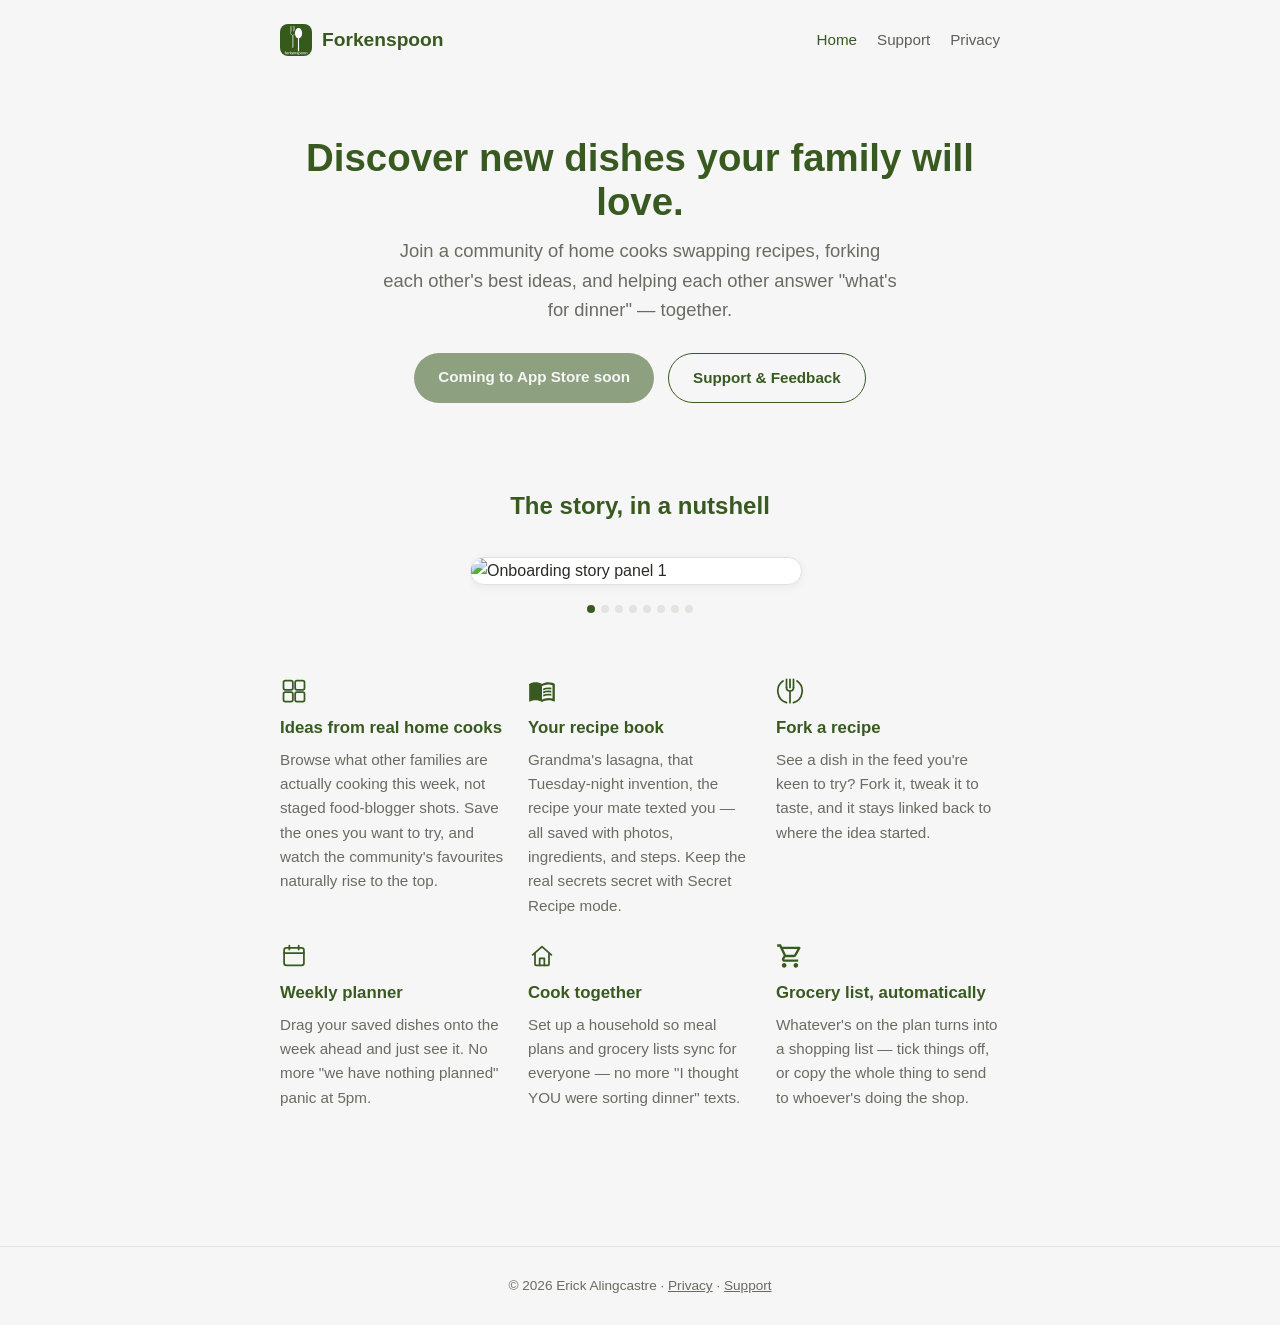
==== index.html @ c249286c "Add pagination dots to the story strip Since only one panel shows at a time, the dots are what tells" ====
<!doctype html>
<html lang="en">
<head>
<meta charset="utf-8">
<meta name="viewport" content="width=device-width, initial-scale=1">
<title>Forkenspoon — Discover new dishes your family will love</title>
<meta name="description" content="Forkenspoon is a community of home cooks sharing recipes, forking each other's ideas, and planning the week together — so 'what's for dinner' never has to be a solo problem.">
<link rel="stylesheet" href="style.css">
</head>
<body>
<header>
  <a class="brand" href="/">
    <span class="brand-mark"><img src="/assets/brand/logo.png" alt="Forkenspoon logo"></span>
    Forkenspoon
  </a>
  <nav>
    <a href="/" class="active">Home</a>
    <a href="/support.html">Support</a>
    <a href="/privacy.html">Privacy</a>
  </nav>
</header>

<main>
  <section class="hero">
    <h1>Discover new dishes your family will love.</h1>
    <p class="lede">Join a community of home cooks swapping recipes, forking each other's best ideas, and helping each other answer "what's for dinner" — together.</p>
    <div class="cta-row">
      <span class="btn btn-primary btn-disabled">Coming to App Store soon</span>
      <a class="btn btn-secondary" href="/support.html">Support &amp; Feedback</a>
    </div>
  </section>

  <section class="story">
    <div class="story-header">
      <h2>The story, in a nutshell</h2>
    </div>
    <div class="story-strip">
      <img data-src="/assets/onboarding/panel-1.gif" alt="Onboarding story panel 1">
      <img data-src="/assets/onboarding/panel-2.gif" alt="Onboarding story panel 2">
      <img data-src="/assets/onboarding/panel-3.gif" alt="Onboarding story panel 3">
      <img data-src="/assets/onboarding/panel-4.gif" alt="Onboarding story panel 4">
      <img data-src="/assets/onboarding/panel-5.gif" alt="Onboarding story panel 5">
      <img data-src="/assets/onboarding/panel-6.gif" alt="Onboarding story panel 6">
      <img data-src="/assets/onboarding/panel-7.gif" alt="Onboarding story panel 7">
      <img data-src="/assets/onboarding/panel-8.gif" alt="Onboarding story panel 8">
    </div>
    <div class="story-dots" aria-hidden="true">
      <span class="story-dot"></span>
      <span class="story-dot"></span>
      <span class="story-dot"></span>
      <span class="story-dot"></span>
      <span class="story-dot"></span>
      <span class="story-dot"></span>
      <span class="story-dot"></span>
      <span class="story-dot"></span>
    </div>
  </section>

  <section class="features">
    <div class="feature">
      <span class="icon">
        <svg viewBox="0 0 24 24" fill="none" stroke="currentColor" stroke-width="1.5" stroke-linecap="round" stroke-linejoin="round">
          <rect x="3" y="3" width="8" height="8" rx="1.5"/>
          <rect x="13" y="3" width="8" height="8" rx="1.5"/>
          <rect x="3" y="13" width="8" height="8" rx="1.5"/>
          <rect x="13" y="13" width="8" height="8" rx="1.5"/>
        </svg>
      </span>
      <h3>Ideas from real home cooks</h3>
      <p>Browse what other families are actually cooking this week, not staged food-blogger shots. Save the ones you want to try, and watch the community's favourites naturally rise to the top.</p>
    </div>
    <div class="feature">
      <span class="icon">
        <svg viewBox="0 0 24 24" fill="currentColor">
          <path d="M21,5c-1.11-0.35-2.33-0.5-3.5-0.5c-1.95,0-4.05,0.4-5.5,1.5c-1.45-1.1-3.55-1.5-5.5-1.5S2.45,4.9,1,6v14.65 c0,0.25,0.25,0.5,0.5,0.5c0.1,0,0.15-0.05,0.25-0.05C3.1,20.45,5.05,20,6.5,20c1.95,0,4.05,0.4,5.5,1.5c1.35-0.85,3.8-1.5,5.5-1.5 c1.65,0,3.35,0.3,4.75,1.05c0.1,0.05,0.15,0.05,0.25,0.05c0.25,0,0.5-0.25,0.5-0.5V6C22.4,5.55,21.75,5.25,21,5z M21,18.5 c-1.1-0.35-2.3-0.5-3.5-0.5c-1.7,0-4.15,0.65-5.5,1.5V8c1.35-0.85,3.8-1.5,5.5-1.5c1.2,0,2.4,0.15,3.5,0.5V18.5z"/>
          <path d="M17.5,10.5c0.88,0,1.73,0.09,2.5,0.26V9.24C19.21,9.09,18.36,9,17.5,9c-1.7,0-3.24,0.29-4.5,0.83v1.66 C14.13,10.85,15.7,10.5,17.5,10.5z"/>
          <path d="M13,12.49v1.66c1.13-0.64,2.7-0.99,4.5-0.99c0.88,0,1.73,0.09,2.5,0.26V11.9c-0.79-0.15-1.64-0.24-2.5-0.24 C15.8,11.66,14.26,11.96,13,12.49z"/>
          <path d="M17.5,14.33c-1.7,0-3.24,0.29-4.5,0.83v1.66c1.13-0.64,2.7-0.99,4.5-0.99c0.88,0,1.73,0.09,2.5,0.26v-1.52 C19.21,14.41,18.36,14.33,17.5,14.33z"/>
        </svg>
      </span>
      <h3>Your recipe book</h3>
      <p>Grandma's lasagna, that Tuesday-night invention, the recipe your mate texted you — all saved with photos, ingredients, and steps. Keep the real secrets secret with Secret Recipe mode.</p>
    </div>
    <div class="feature">
      <span class="icon">
        <svg viewBox="0 0 24 24" fill="none" stroke="currentColor" stroke-width="1.5" stroke-linecap="round" stroke-linejoin="round">
          <path d="M9 2v7M12 2v7M15 2v7"/>
          <path d="M9 9c0 2 1.5 3 3 3s3-1 3-3"/>
          <path d="M12 12v10"/>
          <path d="M9.000 22.000A10.4403 10.4403 0 0 1 6.000 3.456"/>
          <path d="M15.000 22.000A10.4403 10.4403 0 0 0 18.000 3.456"/>
        </svg>
      </span>
      <h3>Fork a recipe</h3>
      <p>See a dish in the feed you're keen to try? Fork it, tweak it to taste, and it stays linked back to where the idea started.</p>
    </div>
    <div class="feature">
      <span class="icon">
        <svg viewBox="0 0 24 24" fill="none" stroke="currentColor" stroke-width="1.5" stroke-linecap="round" stroke-linejoin="round">
          <rect x="3.5" y="5" width="17" height="15" rx="2"/>
          <path d="M3.5 9.5h17"/>
          <path d="M8 3v3.5M16 3v3.5"/>
        </svg>
      </span>
      <h3>Weekly planner</h3>
      <p>Drag your saved dishes onto the week ahead and just see it. No more "we have nothing planned" panic at 5pm.</p>
    </div>
    <div class="feature">
      <span class="icon">
        <svg viewBox="0 0 24 24" fill="none" stroke="currentColor" stroke-width="1.5" stroke-linecap="round" stroke-linejoin="round">
          <path d="M4 11 12 4l8 7"/>
          <path d="M6 10v9a1 1 0 0 0 1 1h10a1 1 0 0 0 1-1v-9"/>
          <path d="M10 20v-6h4v6"/>
        </svg>
      </span>
      <h3>Cook together</h3>
      <p>Set up a household so meal plans and grocery lists sync for everyone — no more "I thought YOU were sorting dinner" texts.</p>
    </div>
    <div class="feature">
      <span class="icon">
        <svg viewBox="0 0 24 24" fill="currentColor">
          <path d="M15.55 13c.75 0 1.41-.41 1.75-1.03l3.58-6.49c.37-.66-.11-1.48-.87-1.48H5.21l-.94-2H1v2h2l3.6 7.59-1.35 2.44C4.52 15.37 5.48 17 7 17h12v-2H7l1.1-2h7.45zM6.16 6h12.15l-2.76 5H8.53L6.16 6zM7 18c-1.1 0-1.99.9-1.99 2S5.9 22 7 22s2-.9 2-2-.9-2-2-2zm10 0c-1.1 0-1.99.9-1.99 2s.89 2 1.99 2 2-.9 2-2-.9-2-2-2z"/>
        </svg>
      </span>
      <h3>Grocery list, automatically</h3>
      <p>Whatever's on the plan turns into a shopping list — tick things off, or copy the whole thing to send to whoever's doing the shop.</p>
    </div>
  </section>
</main>

<footer>
  &copy; 2026 Erick Alingcastre · <a href="/privacy.html">Privacy</a> · <a href="/support.html">Support</a>
</footer>

<script>
// Onboarding story panels are animated GIFs, which a plain <img> gives no
// play/pause/seek control over -- once decoded they just loop forever.
// To make each panel start from frame 1 exactly when it scrolls into
// view (and restart from frame 1 every time it re-enters after being
// scrolled away, per the product ask), each GIF is fetched once into a
// Blob and kept in memory; "restarting" it is then just re-pointing the
// <img>'s src at that same in-memory blob URL (which forces the browser
// to redecode from frame 1), never a repeat network fetch of what can be
// a many-MB file.
(function () {
  var imgs = document.querySelectorAll('.story-strip img[data-src]');
  var dots = document.querySelectorAll('.story-dot');
  if (!imgs.length || !('IntersectionObserver' in window)) return;

  function setActiveDot(index) {
    dots.forEach(function (dot, i) {
      dot.classList.toggle('active', i === index);
    });
  }
  setActiveDot(0);

  var blobUrlPromises = new WeakMap();

  function blobUrlFor(img) {
    var cached = blobUrlPromises.get(img);
    if (cached) return cached;
    var promise = fetch(img.dataset.src)
      .then(function (res) { return res.blob(); })
      .then(function (blob) { return URL.createObjectURL(blob); });
    blobUrlPromises.set(img, promise);
    return promise;
  }

  function restart(img) {
    blobUrlFor(img).then(function (url) {
      // Clearing src first (and forcing a reflow) before reassigning the
      // same blob URL is what actually makes the browser redecode from
      // frame 1 -- just reassigning the same value is a no-op.
      img.src = '';
      void img.offsetWidth;
      img.src = url;
    });
  }

  var imgList = Array.prototype.slice.call(imgs);

  var observer = new IntersectionObserver(
    function (entries) {
      entries.forEach(function (entry) {
        if (entry.isIntersecting) {
          restart(entry.target);
          setActiveDot(imgList.indexOf(entry.target));
        } else {
          entry.target.removeAttribute('src');
        }
      });
    },
    { threshold: 0.5 }
  );

  imgs.forEach(function (img) {
    observer.observe(img);
  });
})();
</script>
</body>
</html>
---- style.css ----
:root {
  --green: #385A21;
  --bg: #F6F6F6;
  --card: #ffffff;
  --text: #2b2b26;
  --muted: #6b6b62;
  --border: #e3e3e0;
  --max: 760px;
}

* { box-sizing: border-box; }

body {
  margin: 0;
  font-family: -apple-system, BlinkMacSystemFont, "Segoe UI", Roboto, sans-serif;
  background: var(--bg);
  color: var(--text);
  line-height: 1.6;
}

header {
  display: flex;
  align-items: center;
  justify-content: space-between;
  max-width: var(--max);
  margin: 0 auto;
  padding: 24px 20px 0;
}

.brand {
  display: flex;
  align-items: center;
  gap: 10px;
  font-weight: 700;
  font-size: 1.2rem;
  color: var(--green);
  text-decoration: none;
}

.brand-mark {
  width: 32px;
  height: 32px;
  border-radius: 8px;
  overflow: hidden;
  display: flex;
}

.brand-mark img {
  width: 100%;
  height: 100%;
  object-fit: cover;
}

nav {
  display: flex;
  gap: 20px;
}

nav a {
  color: var(--text);
  text-decoration: none;
  font-size: 0.95rem;
  opacity: 0.75;
}

nav a:hover, nav a.active {
  opacity: 1;
  color: var(--green);
}

main {
  max-width: var(--max);
  margin: 0 auto;
  padding: 40px 20px 80px;
}

.hero {
  text-align: center;
  padding: 40px 0 20px;
}

.hero h1 {
  font-size: 2.4rem;
  margin: 0 0 12px;
  color: var(--green);
  line-height: 1.15;
}

.hero p.lede {
  font-size: 1.15rem;
  color: var(--muted);
  max-width: 520px;
  margin: 0 auto 28px;
}

.cta-row {
  display: flex;
  gap: 14px;
  justify-content: center;
  flex-wrap: wrap;
}

.btn {
  display: inline-block;
  padding: 12px 24px;
  border-radius: 999px;
  text-decoration: none;
  font-weight: 600;
  font-size: 0.95rem;
}

.btn-primary {
  background: var(--green);
  color: var(--bg);
}

.btn-secondary {
  background: transparent;
  color: var(--green);
  border: 1.5px solid var(--green);
}

.btn-disabled {
  opacity: 0.55;
  cursor: default;
}

.features {
  display: grid;
  grid-template-columns: repeat(auto-fit, minmax(220px, 1fr));
  gap: 24px;
  margin: 56px 0;
}

.feature h3 {
  color: var(--green);
  margin: 0 0 6px;
  font-size: 1.05rem;
}

.feature p {
  margin: 0;
  color: var(--muted);
  font-size: 0.95rem;
}

.feature .icon {
  width: 28px;
  height: 28px;
  margin-bottom: 10px;
  color: var(--green);
  display: block;
}

.feature .icon svg {
  width: 100%;
  height: 100%;
}

h1.page-title {
  color: var(--green);
  font-size: 2rem;
  margin-bottom: 4px;
}

.subtitle {
  color: var(--muted);
  margin-top: 0;
  margin-bottom: 32px;
}

h2 {
  color: var(--green);
  font-size: 1.25rem;
  margin-top: 36px;
}

article a {
  color: var(--green);
}

.card {
  background: var(--card);
  border: 1px solid var(--border);
  border-radius: 14px;
  padding: 24px;
  margin-bottom: 20px;
}

.card h3 {
  margin-top: 0;
  color: var(--green);
}

.updated {
  color: var(--muted);
  font-size: 0.85rem;
}

footer {
  border-top: 1px solid var(--border);
  padding: 28px 20px;
  text-align: center;
  color: var(--muted);
  font-size: 0.85rem;
}

footer a {
  color: var(--muted);
}

/* Onboarding story strip */
.story {
  margin: 64px 0;
}

.story-header {
  text-align: center;
  margin-bottom: 24px;
}

.story-header h2 {
  margin-top: 0;
  font-size: 1.5rem;
}

.story-header p {
  color: var(--muted);
  margin: 0;
}

.story-strip {
  display: flex;
  /* Gap keeps the next panel's box-shadow from bleeding into view at the
     frame's edge -- without it, adjacent panels sit flush and the
     shadow/rounded corner of panel N+1 peeks through. */
  gap: 24px;
  overflow-x: auto;
  padding: 8px 4px 20px;
  scroll-snap-type: x mandatory;
  -webkit-overflow-scrolling: touch;
  /* Frame is capped to one panel's own width and centered, so only a
     single panel is ever in view at once instead of a multi-panel strip
     -- swiping snaps cleanly from one to the next. */
  max-width: 340px;
  margin: 0 auto;
}

.story-strip img {
  scroll-snap-align: start;
  flex: 0 0 100%;
  width: 100%;
  height: auto;
  border-radius: 16px;
  border: 1px solid var(--border);
  background: var(--card);
  box-shadow: 0 2px 10px rgba(0, 0, 0, 0.06);
}

@media (max-width: 600px) {
  .story-strip { max-width: 88vw; }
}

/* Since only one panel shows at a time, these dots are what actually
   tells a visitor there's more than one to swipe through. */
.story-dots {
  display: flex;
  justify-content: center;
  gap: 6px;
}

.story-dot {
  width: 8px;
  height: 8px;
  border-radius: 50%;
  background: var(--border);
  transition: background-color 0.2s ease;
}

.story-dot.active {
  background: var(--green);
}
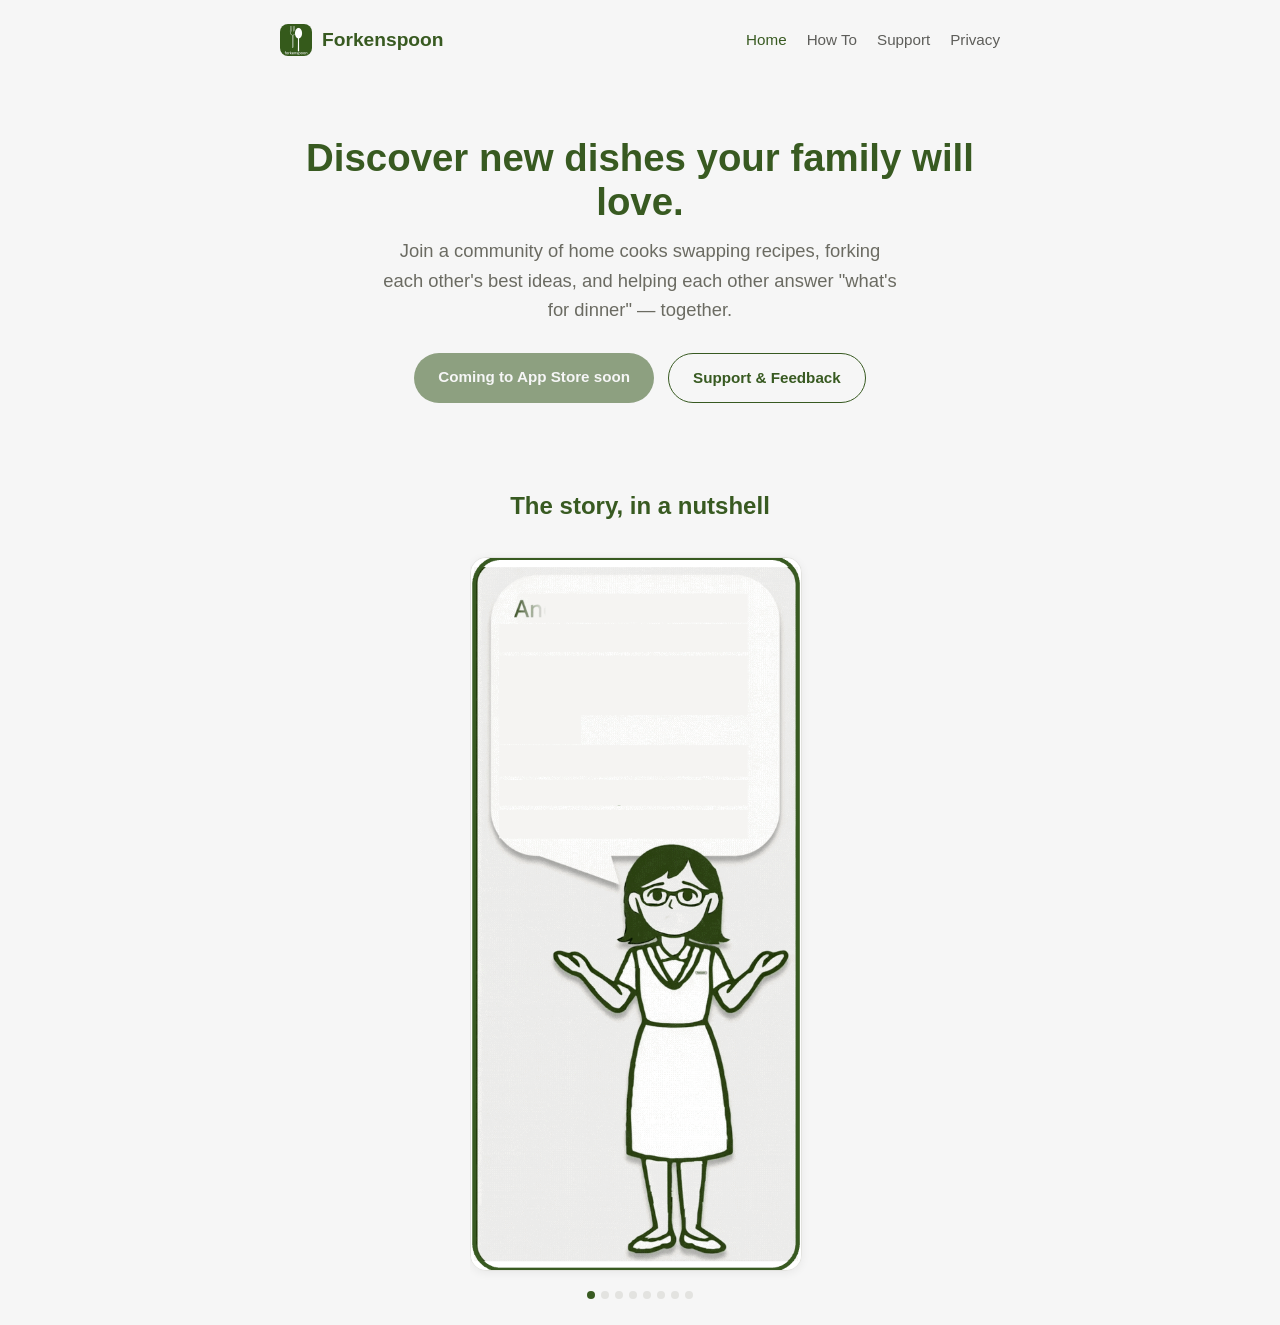
==== commit 3d41f9b9: "Add /how-to page for "Did you know?" onboarding tip videos The app's onboarding now plays a randomly" ====
--- a/index.html
+++ b/index.html
@@ -15,6 +15,7 @@
   </a>
   <nav>
     <a href="/" class="active">Home</a>
+    <a href="/how-to/">How To</a>
     <a href="/support.html">Support</a>
     <a href="/privacy.html">Privacy</a>
   </nav>
--- a/style.css
+++ b/style.css
@@ -261,6 +261,34 @@
   .story-strip { max-width: 88vw; }
 }
 
+/* How To tip grid */
+.tip-grid {
+  display: grid;
+  grid-template-columns: repeat(auto-fill, minmax(220px, 1fr));
+  gap: 20px;
+}
+
+.tip-card {
+  background: var(--card);
+  border: 1px solid var(--border);
+  border-radius: 14px;
+  overflow: hidden;
+  box-shadow: 0 2px 10px rgba(0, 0, 0, 0.06);
+}
+
+.tip-card video {
+  width: 100%;
+  display: block;
+  background: #000;
+  aspect-ratio: 9 / 16;
+}
+
+.tip-card .tip-caption {
+  padding: 10px 14px;
+  font-size: 0.9rem;
+  color: var(--muted);
+}
+
 /* Since only one panel shows at a time, these dots are what actually
    tells a visitor there's more than one to swipe through. */
 .story-dots {
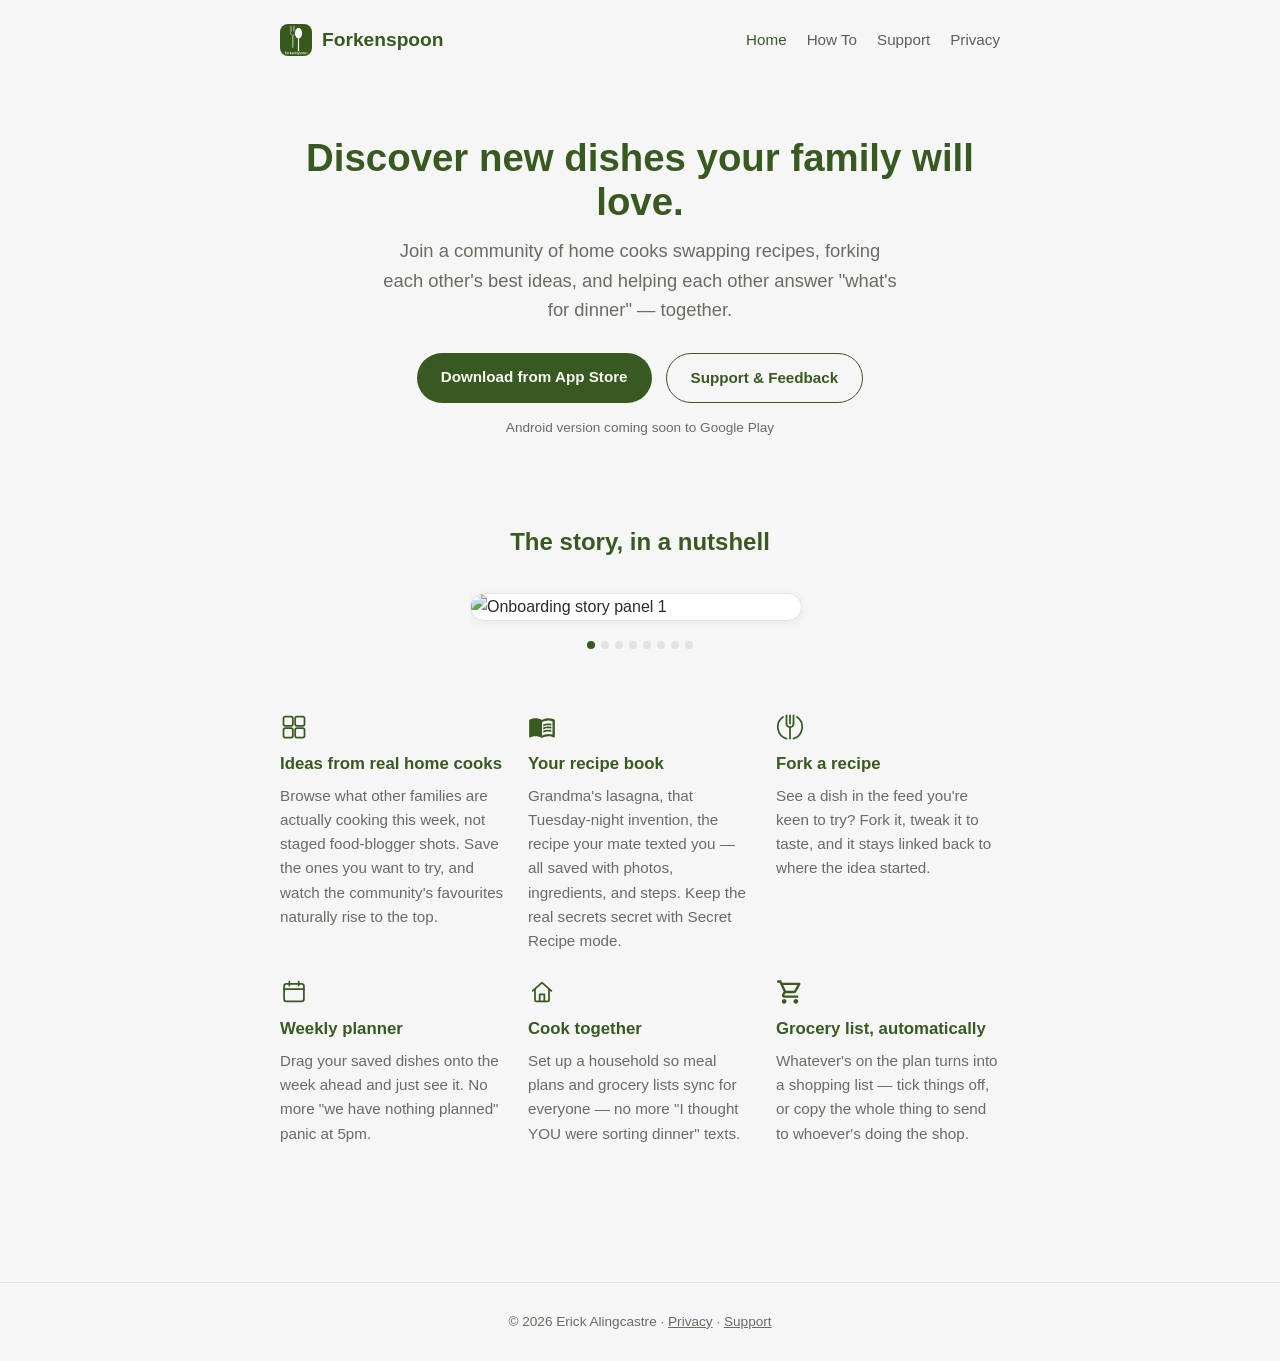
==== commit 695841ca: "Link to the App Store listing now that Forkenspoon is published Replaces the disabled "Coming to App" ====
--- a/index.html
+++ b/index.html
@@ -26,9 +26,10 @@
     <h1>Discover new dishes your family will love.</h1>
     <p class="lede">Join a community of home cooks swapping recipes, forking each other's best ideas, and helping each other answer "what's for dinner" — together.</p>
     <div class="cta-row">
-      <span class="btn btn-primary btn-disabled">Coming to App Store soon</span>
+      <a class="btn btn-primary" href="https://apps.apple.com/us/app/forkenspoon/id6799545990" target="_blank" rel="noopener">Download from App Store</a>
       <a class="btn btn-secondary" href="/support.html">Support &amp; Feedback</a>
     </div>
+    <p class="cta-note">Android version coming soon to Google Play</p>
   </section>
 
   <section class="story">
--- a/style.css
+++ b/style.css
@@ -120,9 +120,10 @@
   border: 1.5px solid var(--green);
 }
 
-.btn-disabled {
-  opacity: 0.55;
-  cursor: default;
+.cta-note {
+  margin: 14px 0 0;
+  color: var(--muted);
+  font-size: 0.85rem;
 }
 
 .features {
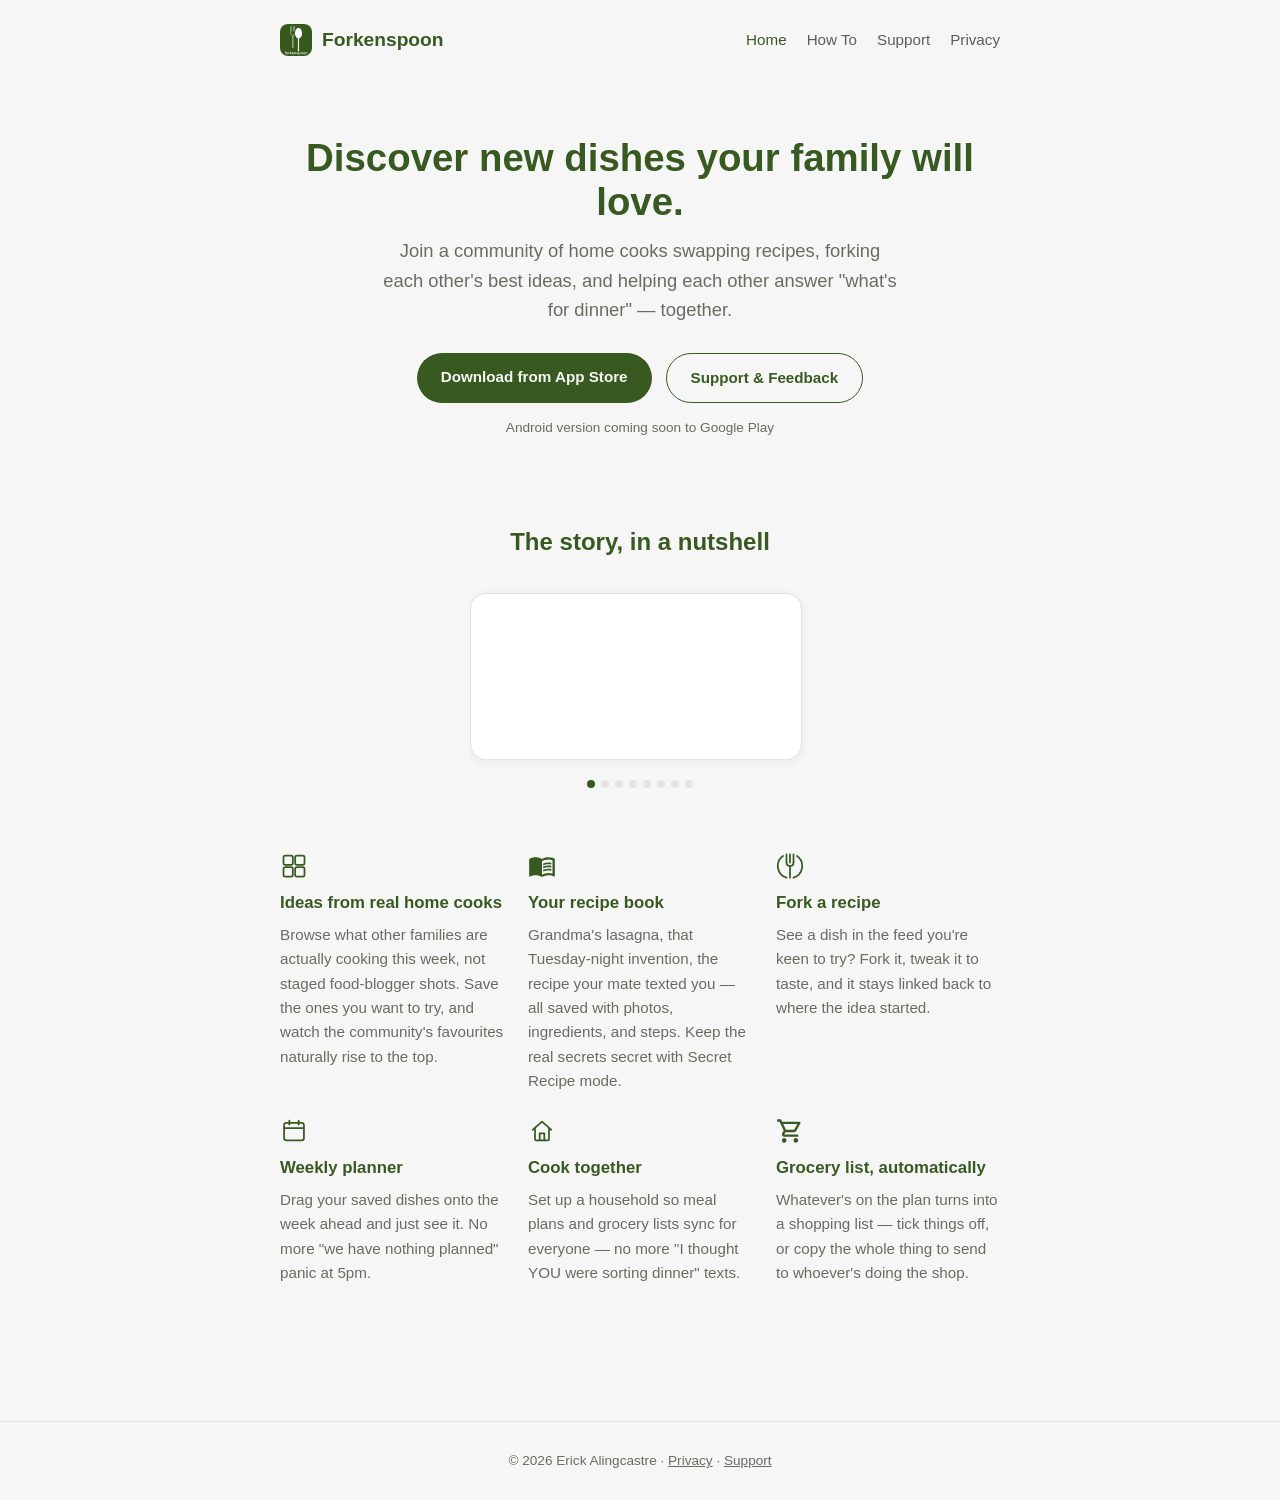
==== commit 51eba8c2: "Replace onboarding GIF panels with auto-advancing MP4 videos" ====
--- a/index.html
+++ b/index.html
@@ -37,14 +37,14 @@
       <h2>The story, in a nutshell</h2>
     </div>
     <div class="story-strip">
-      <img data-src="/assets/onboarding/panel-1.gif" alt="Onboarding story panel 1">
-      <img data-src="/assets/onboarding/panel-2.gif" alt="Onboarding story panel 2">
-      <img data-src="/assets/onboarding/panel-3.gif" alt="Onboarding story panel 3">
-      <img data-src="/assets/onboarding/panel-4.gif" alt="Onboarding story panel 4">
-      <img data-src="/assets/onboarding/panel-5.gif" alt="Onboarding story panel 5">
-      <img data-src="/assets/onboarding/panel-6.gif" alt="Onboarding story panel 6">
-      <img data-src="/assets/onboarding/panel-7.gif" alt="Onboarding story panel 7">
-      <img data-src="/assets/onboarding/panel-8.gif" alt="Onboarding story panel 8">
+      <video data-src="/assets/onboarding/panel-1.mp4" aria-label="Onboarding story panel 1" muted playsinline preload="none"></video>
+      <video data-src="/assets/onboarding/panel-2.mp4" aria-label="Onboarding story panel 2" muted playsinline preload="none"></video>
+      <video data-src="/assets/onboarding/panel-3.mp4" aria-label="Onboarding story panel 3" muted playsinline preload="none"></video>
+      <video data-src="/assets/onboarding/panel-4.mp4" aria-label="Onboarding story panel 4" muted playsinline preload="none"></video>
+      <video data-src="/assets/onboarding/panel-5.mp4" aria-label="Onboarding story panel 5" muted playsinline preload="none"></video>
+      <video data-src="/assets/onboarding/panel-6.mp4" aria-label="Onboarding story panel 6" muted playsinline preload="none"></video>
+      <video data-src="/assets/onboarding/panel-7.mp4" aria-label="Onboarding story panel 7" muted playsinline preload="none"></video>
+      <video data-src="/assets/onboarding/panel-8.mp4" aria-label="Onboarding story panel 8" muted playsinline preload="none"></video>
     </div>
     <div class="story-dots" aria-hidden="true">
       <span class="story-dot"></span>
@@ -135,19 +135,19 @@
 </footer>
 
 <script>
-// Onboarding story panels are animated GIFs, which a plain <img> gives no
-// play/pause/seek control over -- once decoded they just loop forever.
-// To make each panel start from frame 1 exactly when it scrolls into
-// view (and restart from frame 1 every time it re-enters after being
-// scrolled away, per the product ask), each GIF is fetched once into a
-// Blob and kept in memory; "restarting" it is then just re-pointing the
-// <img>'s src at that same in-memory blob URL (which forces the browser
-// to redecode from frame 1), never a repeat network fetch of what can be
-// a many-MB file.
+// Onboarding story panels are short muted videos -- unlike the animated
+// GIFs these replaced, a <video> gives real play/pause/seek control and,
+// crucially, an `ended` event, which is what makes auto-advancing to the
+// next panel possible at all (a GIF has no equivalent signal for "one loop
+// just finished"). `preload="none"` + a `data-src` (rather than `src`)
+// keeps all 8 videos' network fetches deferred until each is actually
+// about to be shown, same lazy-loading intent as the GIF version.
 (function () {
-  var imgs = document.querySelectorAll('.story-strip img[data-src]');
+  var videos = document.querySelectorAll('.story-strip video[data-src]');
   var dots = document.querySelectorAll('.story-dot');
-  if (!imgs.length || !('IntersectionObserver' in window)) return;
+  if (!videos.length || !('IntersectionObserver' in window)) return;
+
+  var videoList = Array.prototype.slice.call(videos);
 
   function setActiveDot(index) {
     dots.forEach(function (dot, i) {
@@ -156,47 +156,50 @@
   }
   setActiveDot(0);
 
-  var blobUrlPromises = new WeakMap();
-
-  function blobUrlFor(img) {
-    var cached = blobUrlPromises.get(img);
-    if (cached) return cached;
-    var promise = fetch(img.dataset.src)
-      .then(function (res) { return res.blob(); })
-      .then(function (blob) { return URL.createObjectURL(blob); });
-    blobUrlPromises.set(img, promise);
-    return promise;
-  }
-
-  function restart(img) {
-    blobUrlFor(img).then(function (url) {
-      // Clearing src first (and forcing a reflow) before reassigning the
-      // same blob URL is what actually makes the browser redecode from
-      // frame 1 -- just reassigning the same value is a no-op.
-      img.src = '';
-      void img.offsetWidth;
-      img.src = url;
+  function playPanel(video) {
+    if (!video.getAttribute('src')) video.src = video.dataset.src;
+    video.currentTime = 0;
+    // play() can reject if a pause() lands right after it (fast scrolling
+    // past a panel mid-load) -- harmless, just needs to not surface as an
+    // unhandled rejection in the console.
+    video.play().catch(function () {});
+  }
+
+  function stopPanel(video) {
+    video.pause();
+    video.removeAttribute('src');
+    video.load();
+  }
+
+  // Loops back to panel 1 once the last one finishes, so the strip reads
+  // as a continuous, ambient story rather than stopping dead at panel 8.
+  function goToPanel(index) {
+    var target = videoList[(index + videoList.length) % videoList.length];
+    target.scrollIntoView({ behavior: 'smooth', inline: 'start', block: 'nearest' });
+  }
+
+  videoList.forEach(function (video, index) {
+    video.addEventListener('ended', function () {
+      goToPanel(index + 1);
     });
-  }
-
-  var imgList = Array.prototype.slice.call(imgs);
+  });
 
   var observer = new IntersectionObserver(
     function (entries) {
       entries.forEach(function (entry) {
         if (entry.isIntersecting) {
-          restart(entry.target);
-          setActiveDot(imgList.indexOf(entry.target));
+          playPanel(entry.target);
+          setActiveDot(videoList.indexOf(entry.target));
         } else {
-          entry.target.removeAttribute('src');
+          stopPanel(entry.target);
         }
       });
     },
     { threshold: 0.5 }
   );
 
-  imgs.forEach(function (img) {
-    observer.observe(img);
+  videoList.forEach(function (video) {
+    observer.observe(video);
   });
 })();
 </script>
--- a/style.css
+++ b/style.css
@@ -247,7 +247,7 @@
   margin: 0 auto;
 }
 
-.story-strip img {
+.story-strip video {
   scroll-snap-align: start;
   flex: 0 0 100%;
   width: 100%;
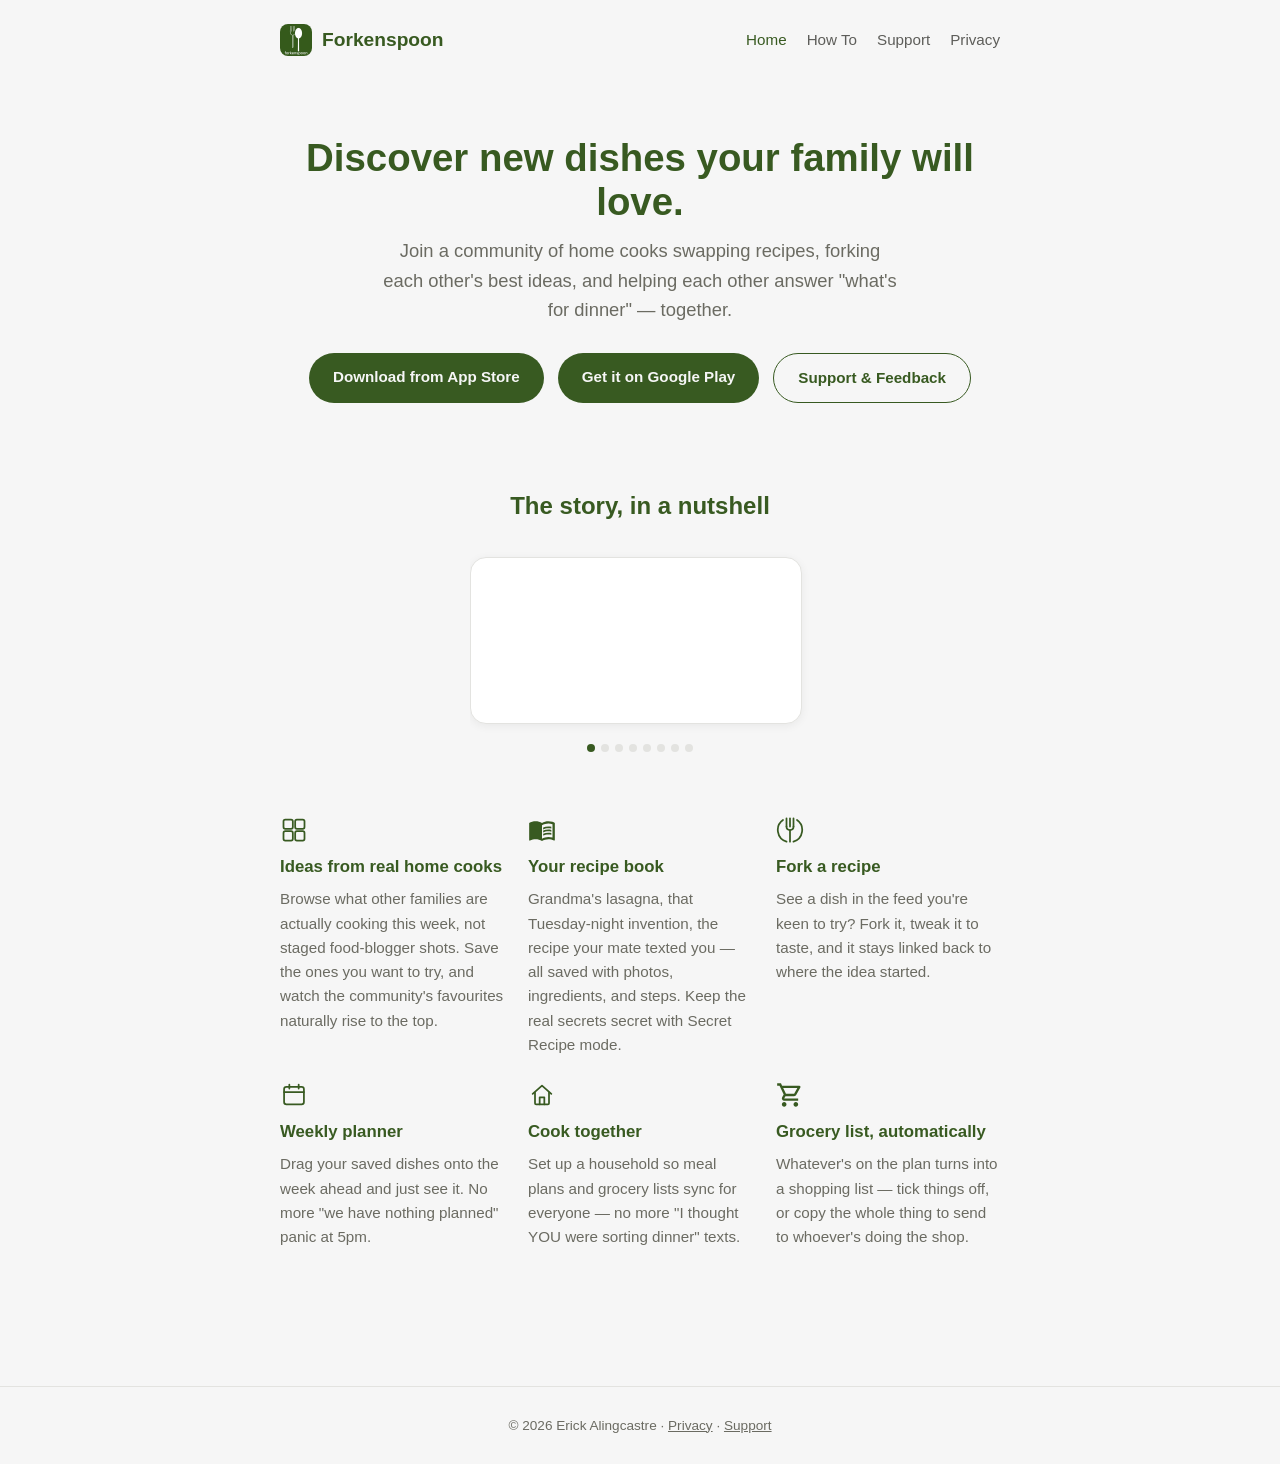
==== commit 2dd67640: "Add Google Play link now that Forkenspoon is live on Android" ====
--- a/index.html
+++ b/index.html
@@ -27,9 +27,9 @@
     <p class="lede">Join a community of home cooks swapping recipes, forking each other's best ideas, and helping each other answer "what's for dinner" — together.</p>
     <div class="cta-row">
       <a class="btn btn-primary" href="https://apps.apple.com/us/app/forkenspoon/id6799545990" target="_blank" rel="noopener">Download from App Store</a>
+      <a class="btn btn-primary" href="https://play.google.com/store/apps/details?id=com.projectAlamo.forkenspoon" target="_blank" rel="noopener">Get it on Google Play</a>
       <a class="btn btn-secondary" href="/support.html">Support &amp; Feedback</a>
     </div>
-    <p class="cta-note">Android version coming soon to Google Play</p>
   </section>
 
   <section class="story">
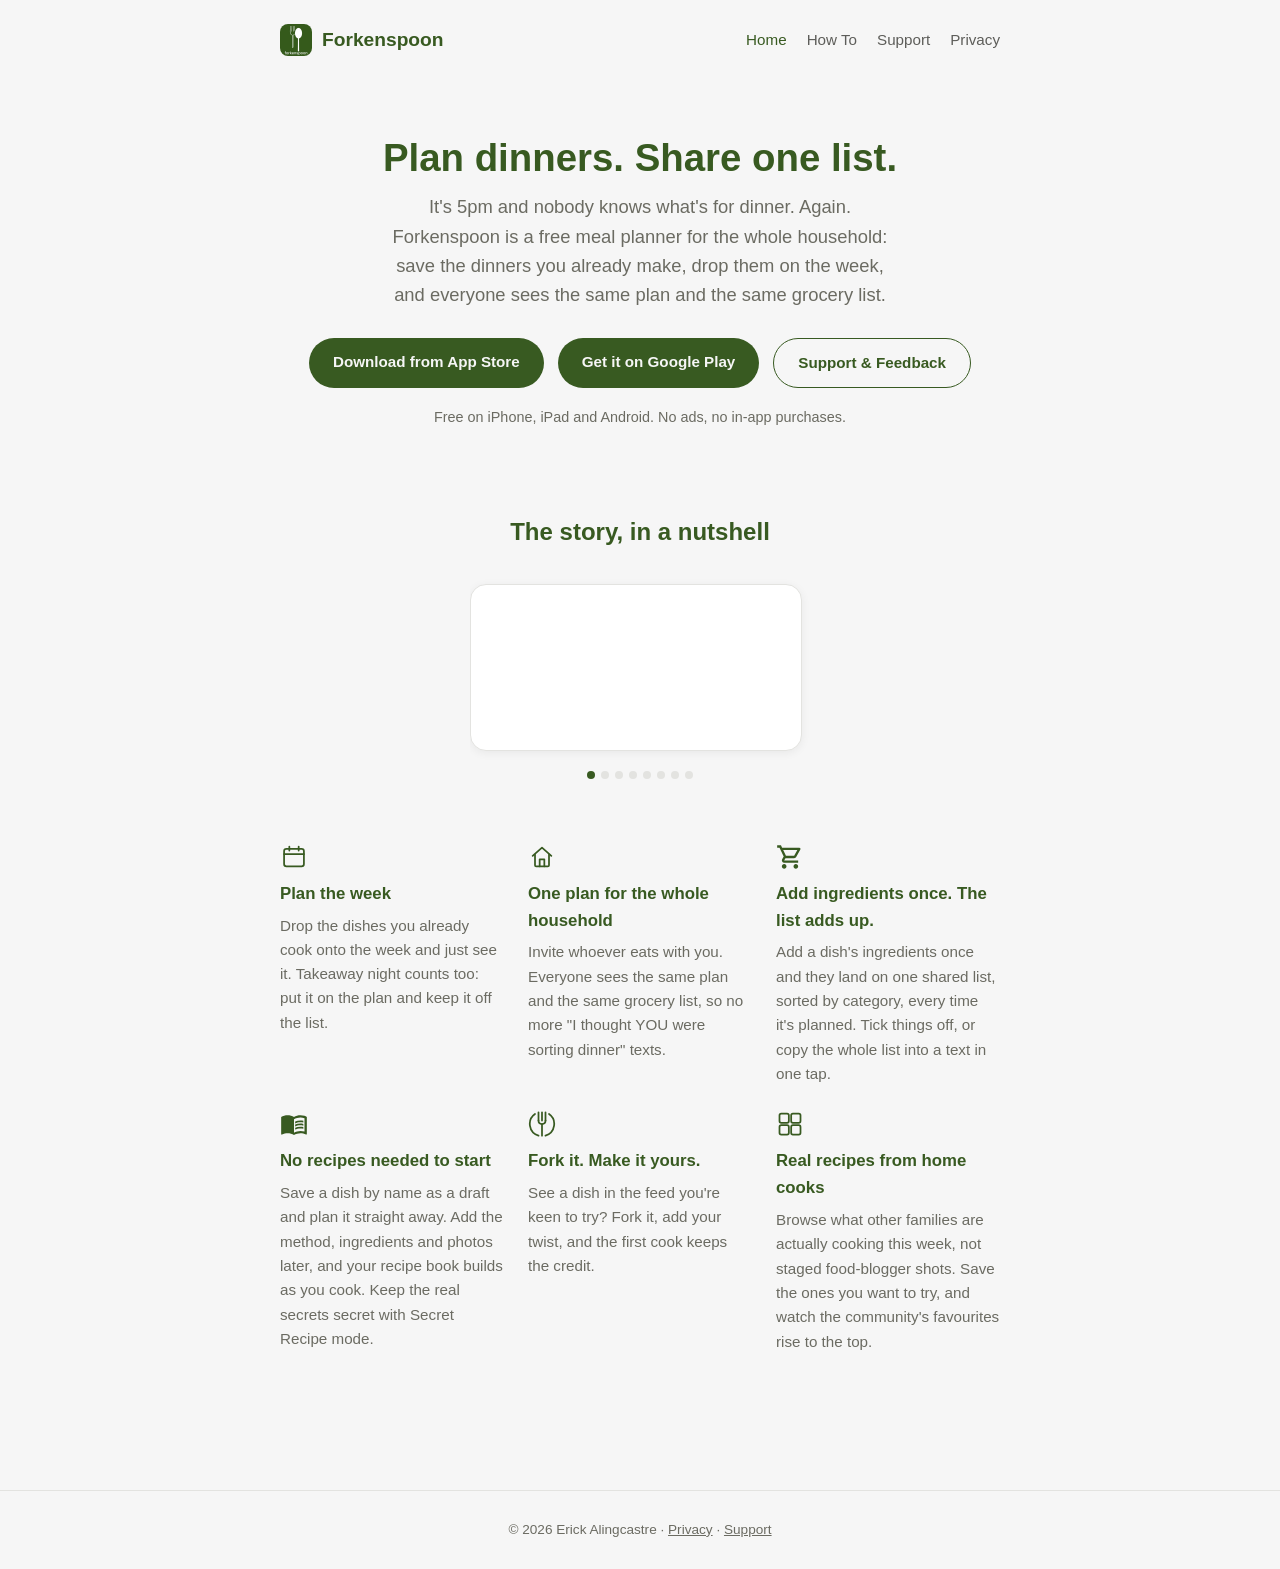
==== commit e4c76fcd: "Lead homepage with meal planning, per ASO Pack v1 Hero, title and meta description now lead with pla" ====
--- a/index.html
+++ b/index.html
@@ -3,8 +3,8 @@
 <head>
 <meta charset="utf-8">
 <meta name="viewport" content="width=device-width, initial-scale=1">
-<title>Forkenspoon — Discover new dishes your family will love</title>
-<meta name="description" content="Forkenspoon is a community of home cooks sharing recipes, forking each other's ideas, and planning the week together — so 'what's for dinner' never has to be a solo problem.">
+<title>Forkenspoon — Free family meal planner and shared grocery list</title>
+<meta name="description" content="Forkenspoon is a free meal planner for the whole household. Save the dinners you already cook, drop them on the week, and share one plan and one grocery list. No ads, no in-app purchases.">
 <link rel="stylesheet" href="style.css">
 </head>
 <body>
@@ -23,13 +23,14 @@
 
 <main>
   <section class="hero">
-    <h1>Discover new dishes your family will love.</h1>
-    <p class="lede">Join a community of home cooks swapping recipes, forking each other's best ideas, and helping each other answer "what's for dinner" — together.</p>
+    <h1>Plan dinners. Share one list.</h1>
+    <p class="lede">It's 5pm and nobody knows what's for dinner. Again. Forkenspoon is a free meal planner for the whole household: save the dinners you already make, drop them on the week, and everyone sees the same plan and the same grocery list.</p>
     <div class="cta-row">
       <a class="btn btn-primary" href="https://apps.apple.com/us/app/forkenspoon/id6799545990" target="_blank" rel="noopener">Download from App Store</a>
       <a class="btn btn-primary" href="https://play.google.com/store/apps/details?id=com.projectAlamo.forkenspoon" target="_blank" rel="noopener">Get it on Google Play</a>
       <a class="btn btn-secondary" href="/support.html">Support &amp; Feedback</a>
     </div>
+    <p class="fine-print">Free on iPhone, iPad and Android. No ads, no in-app purchases.</p>
   </section>
 
   <section class="story">
@@ -62,14 +63,33 @@
     <div class="feature">
       <span class="icon">
         <svg viewBox="0 0 24 24" fill="none" stroke="currentColor" stroke-width="1.5" stroke-linecap="round" stroke-linejoin="round">
-          <rect x="3" y="3" width="8" height="8" rx="1.5"/>
-          <rect x="13" y="3" width="8" height="8" rx="1.5"/>
-          <rect x="3" y="13" width="8" height="8" rx="1.5"/>
-          <rect x="13" y="13" width="8" height="8" rx="1.5"/>
-        </svg>
-      </span>
-      <h3>Ideas from real home cooks</h3>
-      <p>Browse what other families are actually cooking this week, not staged food-blogger shots. Save the ones you want to try, and watch the community's favourites naturally rise to the top.</p>
+          <rect x="3.5" y="5" width="17" height="15" rx="2"/>
+          <path d="M3.5 9.5h17"/>
+          <path d="M8 3v3.5M16 3v3.5"/>
+        </svg>
+      </span>
+      <h3>Plan the week</h3>
+      <p>Drop the dishes you already cook onto the week and just see it. Takeaway night counts too: put it on the plan and keep it off the list.</p>
+    </div>
+    <div class="feature">
+      <span class="icon">
+        <svg viewBox="0 0 24 24" fill="none" stroke="currentColor" stroke-width="1.5" stroke-linecap="round" stroke-linejoin="round">
+          <path d="M4 11 12 4l8 7"/>
+          <path d="M6 10v9a1 1 0 0 0 1 1h10a1 1 0 0 0 1-1v-9"/>
+          <path d="M10 20v-6h4v6"/>
+        </svg>
+      </span>
+      <h3>One plan for the whole household</h3>
+      <p>Invite whoever eats with you. Everyone sees the same plan and the same grocery list, so no more "I thought YOU were sorting dinner" texts.</p>
+    </div>
+    <div class="feature">
+      <span class="icon">
+        <svg viewBox="0 0 24 24" fill="currentColor">
+          <path d="M15.55 13c.75 0 1.41-.41 1.75-1.03l3.58-6.49c.37-.66-.11-1.48-.87-1.48H5.21l-.94-2H1v2h2l3.6 7.59-1.35 2.44C4.52 15.37 5.48 17 7 17h12v-2H7l1.1-2h7.45zM6.16 6h12.15l-2.76 5H8.53L6.16 6zM7 18c-1.1 0-1.99.9-1.99 2S5.9 22 7 22s2-.9 2-2-.9-2-2-2zm10 0c-1.1 0-1.99.9-1.99 2s.89 2 1.99 2 2-.9 2-2-.9-2-2-2z"/>
+        </svg>
+      </span>
+      <h3>Add ingredients once. The list adds up.</h3>
+      <p>Add a dish's ingredients once and they land on one shared list, sorted by category, every time it's planned. Tick things off, or copy the whole list into a text in one tap.</p>
     </div>
     <div class="feature">
       <span class="icon">
@@ -80,8 +100,8 @@
           <path d="M17.5,14.33c-1.7,0-3.24,0.29-4.5,0.83v1.66c1.13-0.64,2.7-0.99,4.5-0.99c0.88,0,1.73,0.09,2.5,0.26v-1.52 C19.21,14.41,18.36,14.33,17.5,14.33z"/>
         </svg>
       </span>
-      <h3>Your recipe book</h3>
-      <p>Grandma's lasagna, that Tuesday-night invention, the recipe your mate texted you — all saved with photos, ingredients, and steps. Keep the real secrets secret with Secret Recipe mode.</p>
+      <h3>No recipes needed to start</h3>
+      <p>Save a dish by name as a draft and plan it straight away. Add the method, ingredients and photos later, and your recipe book builds as you cook. Keep the real secrets secret with Secret Recipe mode.</p>
     </div>
     <div class="feature">
       <span class="icon">
@@ -93,39 +113,20 @@
           <path d="M15.000 22.000A10.4403 10.4403 0 0 0 18.000 3.456"/>
         </svg>
       </span>
-      <h3>Fork a recipe</h3>
-      <p>See a dish in the feed you're keen to try? Fork it, tweak it to taste, and it stays linked back to where the idea started.</p>
-    </div>
-    <div class="feature">
-      <span class="icon">
-        <svg viewBox="0 0 24 24" fill="none" stroke="currentColor" stroke-width="1.5" stroke-linecap="round" stroke-linejoin="round">
-          <rect x="3.5" y="5" width="17" height="15" rx="2"/>
-          <path d="M3.5 9.5h17"/>
-          <path d="M8 3v3.5M16 3v3.5"/>
-        </svg>
-      </span>
-      <h3>Weekly planner</h3>
-      <p>Drag your saved dishes onto the week ahead and just see it. No more "we have nothing planned" panic at 5pm.</p>
-    </div>
-    <div class="feature">
-      <span class="icon">
-        <svg viewBox="0 0 24 24" fill="none" stroke="currentColor" stroke-width="1.5" stroke-linecap="round" stroke-linejoin="round">
-          <path d="M4 11 12 4l8 7"/>
-          <path d="M6 10v9a1 1 0 0 0 1 1h10a1 1 0 0 0 1-1v-9"/>
-          <path d="M10 20v-6h4v6"/>
-        </svg>
-      </span>
-      <h3>Cook together</h3>
-      <p>Set up a household so meal plans and grocery lists sync for everyone — no more "I thought YOU were sorting dinner" texts.</p>
-    </div>
-    <div class="feature">
-      <span class="icon">
-        <svg viewBox="0 0 24 24" fill="currentColor">
-          <path d="M15.55 13c.75 0 1.41-.41 1.75-1.03l3.58-6.49c.37-.66-.11-1.48-.87-1.48H5.21l-.94-2H1v2h2l3.6 7.59-1.35 2.44C4.52 15.37 5.48 17 7 17h12v-2H7l1.1-2h7.45zM6.16 6h12.15l-2.76 5H8.53L6.16 6zM7 18c-1.1 0-1.99.9-1.99 2S5.9 22 7 22s2-.9 2-2-.9-2-2-2zm10 0c-1.1 0-1.99.9-1.99 2s.89 2 1.99 2 2-.9 2-2-.9-2-2-2z"/>
-        </svg>
-      </span>
-      <h3>Grocery list, automatically</h3>
-      <p>Whatever's on the plan turns into a shopping list — tick things off, or copy the whole thing to send to whoever's doing the shop.</p>
+      <h3>Fork it. Make it yours.</h3>
+      <p>See a dish in the feed you're keen to try? Fork it, add your twist, and the first cook keeps the credit.</p>
+    </div>
+    <div class="feature">
+      <span class="icon">
+        <svg viewBox="0 0 24 24" fill="none" stroke="currentColor" stroke-width="1.5" stroke-linecap="round" stroke-linejoin="round">
+          <rect x="3" y="3" width="8" height="8" rx="1.5"/>
+          <rect x="13" y="3" width="8" height="8" rx="1.5"/>
+          <rect x="3" y="13" width="8" height="8" rx="1.5"/>
+          <rect x="13" y="13" width="8" height="8" rx="1.5"/>
+        </svg>
+      </span>
+      <h3>Real recipes from home cooks</h3>
+      <p>Browse what other families are actually cooking this week, not staged food-blogger shots. Save the ones you want to try, and watch the community's favourites rise to the top.</p>
     </div>
   </section>
 </main>
--- a/style.css
+++ b/style.css
@@ -98,6 +98,12 @@
   gap: 14px;
   justify-content: center;
   flex-wrap: wrap;
+}
+
+.hero .fine-print {
+  margin: 18px 0 0;
+  font-size: 0.9rem;
+  color: var(--muted);
 }
 
 .btn {
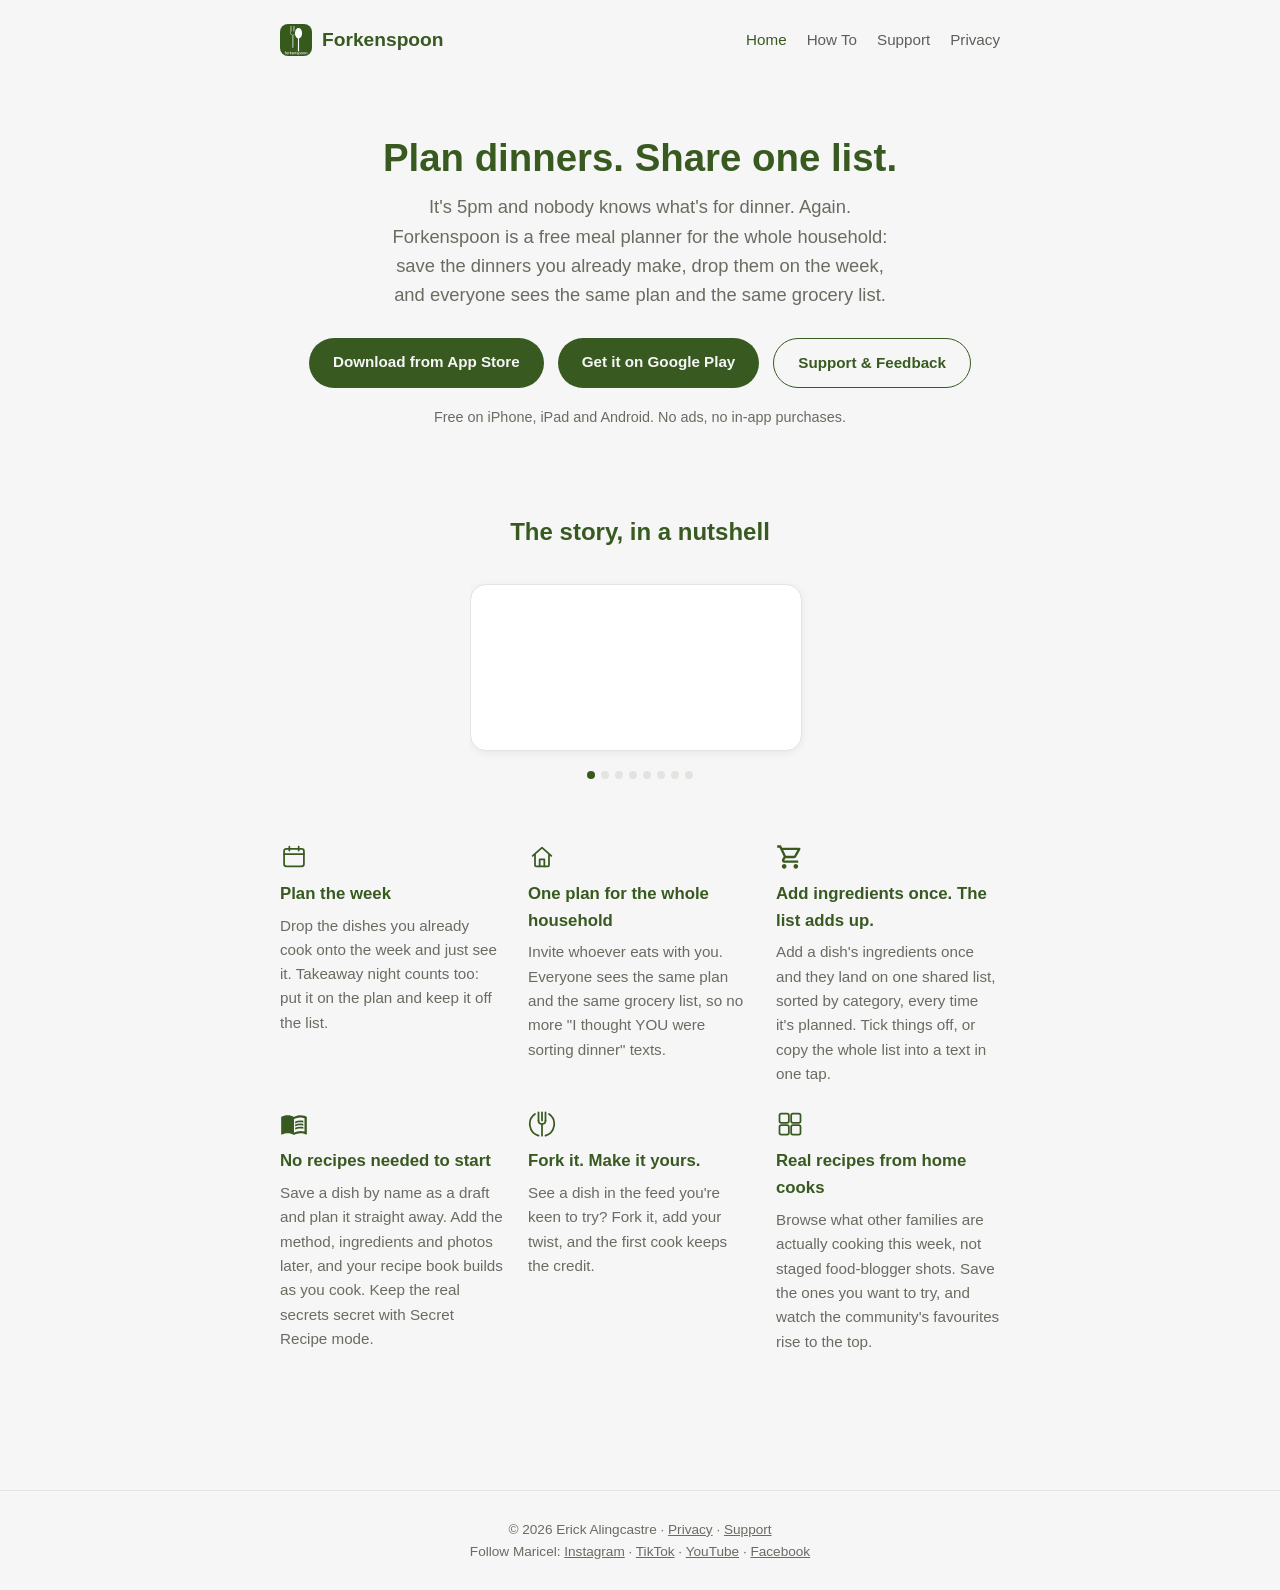
==== commit baf70879: "Add Follow Maricel social links to the site footer Co-Authored-By: Claude Opus 5.5 <noreply@anthropi" ====
--- a/index.html
+++ b/index.html
@@ -132,7 +132,8 @@
 </main>
 
 <footer>
-  &copy; 2026 Erick Alingcastre · <a href="/privacy.html">Privacy</a> · <a href="/support.html">Support</a>
+  &copy; 2026 Erick Alingcastre · <a href="/privacy.html">Privacy</a> · <a href="/support.html">Support</a><br>
+  Follow Maricel: <a href="https://www.instagram.com/forkenspoon_app/">Instagram</a> · <a href="https://www.tiktok.com/@forkenspoon_app">TikTok</a> · <a href="https://www.youtube.com/@forkenspoon_app">YouTube</a> · <a href="https://www.facebook.com/profile.php?id=122095897317514846">Facebook</a>
 </footer>
 
 <script>
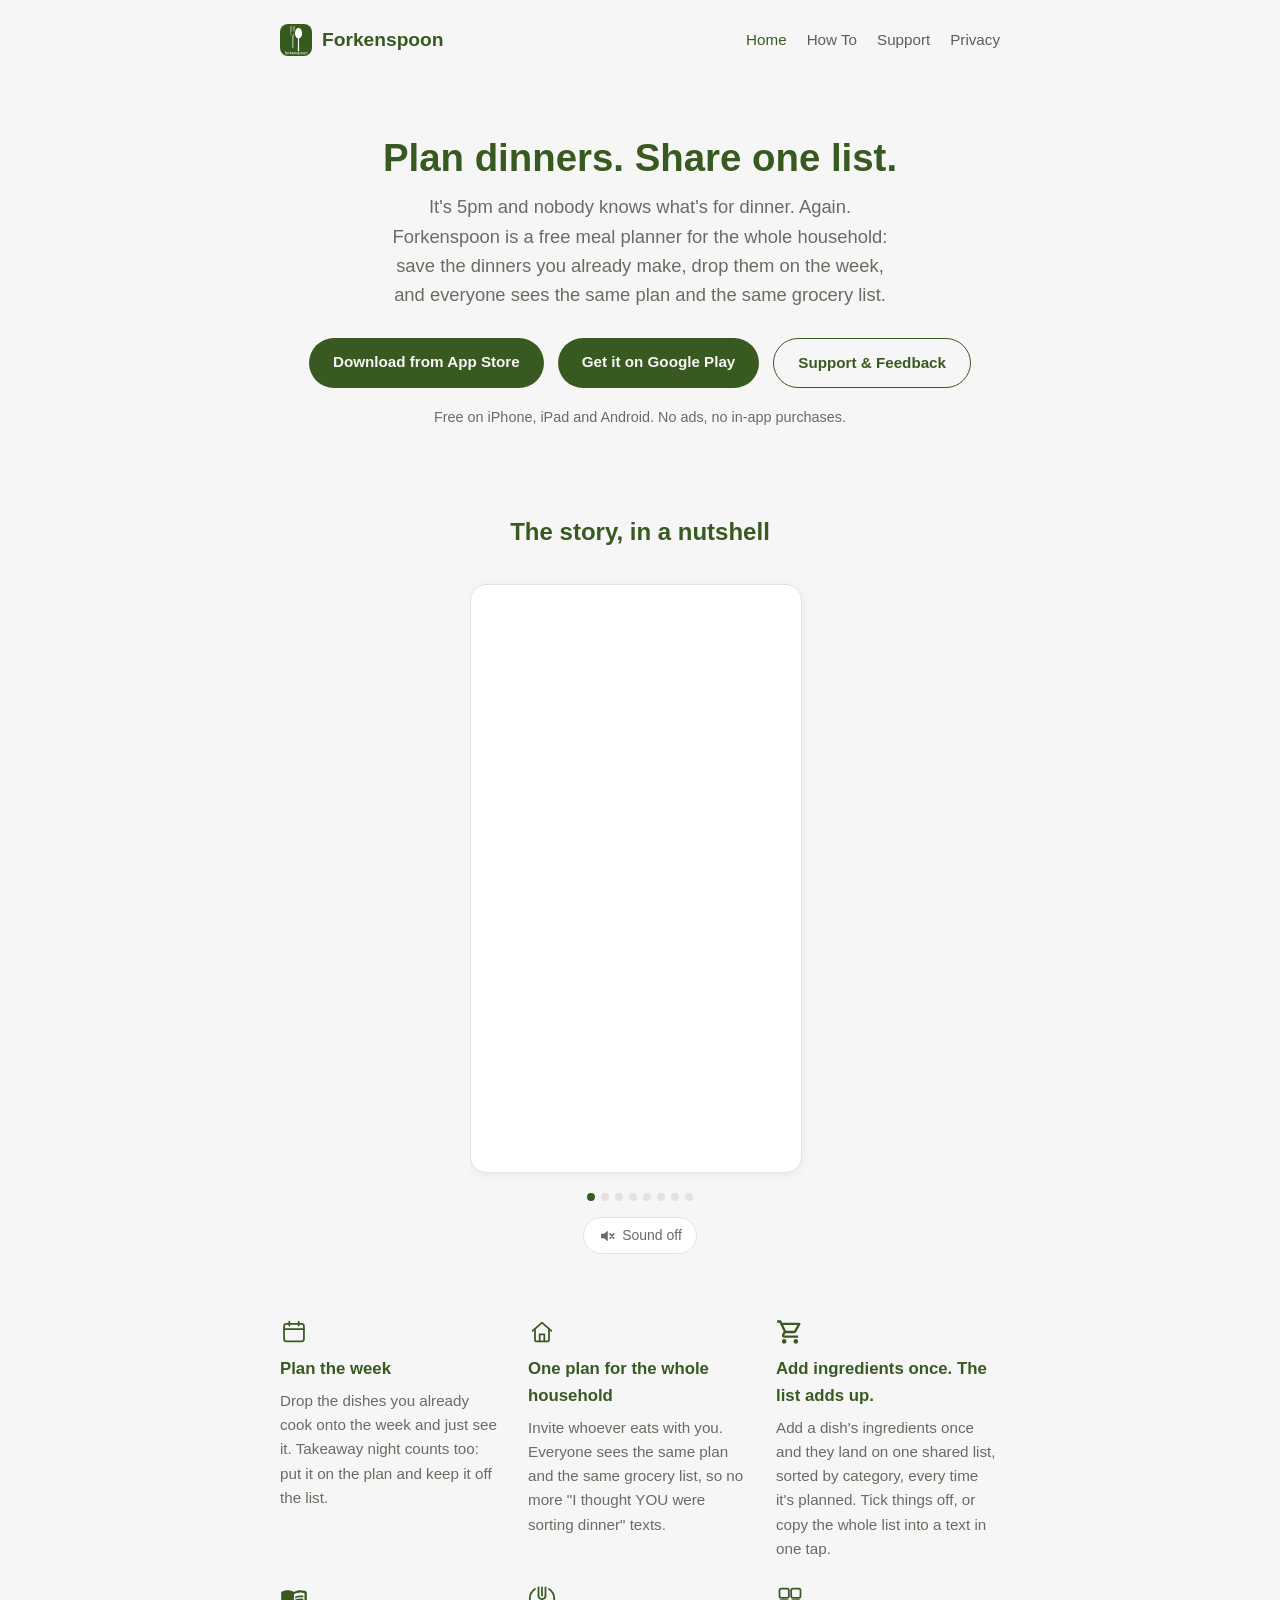
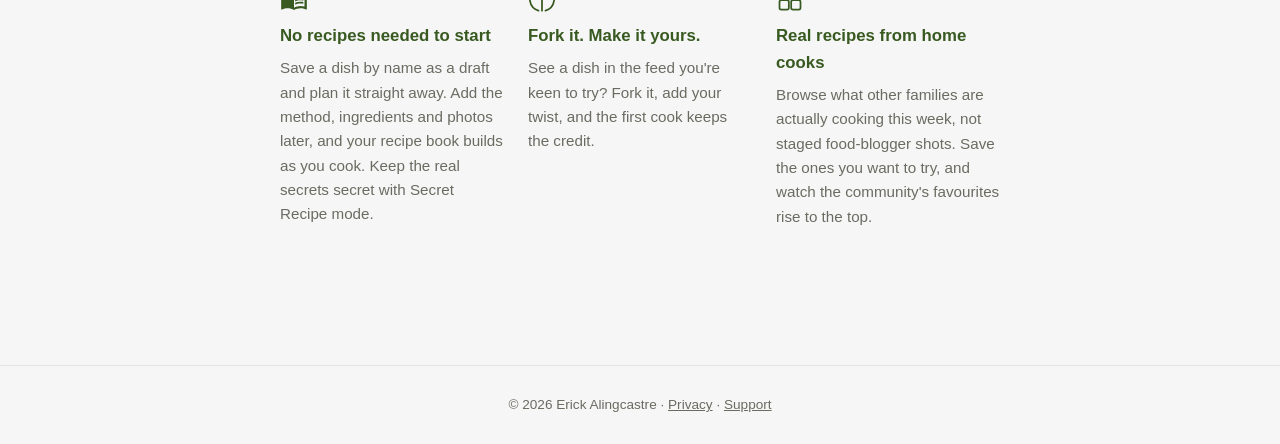
==== commit f63a3bca: "Add sound toggle to onboarding story panels; fix panel reload flicker Panels still autoplay muted; t" ====
--- a/index.html
+++ b/index.html
@@ -57,6 +57,11 @@
       <span class="story-dot"></span>
       <span class="story-dot"></span>
     </div>
+    <button class="story-sound" type="button" aria-pressed="false">
+      <svg class="icon-muted" viewBox="0 0 24 24" aria-hidden="true"><path d="M4 9v6h4l5 4V5L8 9H4z"/><path d="M16 9l5 6M21 9l-5 6" fill="none" stroke="currentColor" stroke-width="2" stroke-linecap="round"/></svg>
+      <svg class="icon-sound" viewBox="0 0 24 24" aria-hidden="true"><path d="M4 9v6h4l5 4V5L8 9H4z"/><path d="M16.5 8.5a5 5 0 0 1 0 7M19 6a8.5 8.5 0 0 1 0 12" fill="none" stroke="currentColor" stroke-width="2" stroke-linecap="round"/></svg>
+      <span class="story-sound-label">Sound off</span>
+    </button>
   </section>
 
   <section class="features">
@@ -132,8 +137,7 @@
 </main>
 
 <footer>
-  &copy; 2026 Erick Alingcastre · <a href="/privacy.html">Privacy</a> · <a href="/support.html">Support</a><br>
-  Follow Maricel: <a href="https://www.instagram.com/forkenspoon_app/">Instagram</a> · <a href="https://www.tiktok.com/@forkenspoon_app">TikTok</a> · <a href="https://www.youtube.com/@forkenspoon_app">YouTube</a> · <a href="https://www.facebook.com/profile.php?id=122095897317514846">Facebook</a>
+  &copy; 2026 Erick Alingcastre · <a href="/privacy.html">Privacy</a> · <a href="/support.html">Support</a>
 </footer>
 
 <script>
@@ -151,6 +155,28 @@
 
   var videoList = Array.prototype.slice.call(videos);
 
+  // Panels autoplay muted (browsers block unmuted autoplay); the toggle
+  // opts the visitor into Maricel's narration. The choice carries over to
+  // every panel that plays after it, not just the one on screen.
+  var soundButton = document.querySelector('.story-sound');
+  var soundLabel = document.querySelector('.story-sound-label');
+  var soundOn = false;
+  var activeVideo = null;
+
+  function setSound(on) {
+    soundOn = on;
+    soundButton.setAttribute('aria-pressed', on ? 'true' : 'false');
+    soundLabel.textContent = on ? 'Sound on' : 'Sound off';
+    videoList.forEach(function (video) {
+      video.muted = !on;
+    });
+  }
+
+  soundButton.addEventListener('click', function () {
+    setSound(!soundOn);
+    if (soundOn && activeVideo && activeVideo.paused) playPanel(activeVideo);
+  });
+
   function setActiveDot(index) {
     dots.forEach(function (dot, i) {
       dot.classList.toggle('active', i === index);
@@ -161,10 +187,18 @@
   function playPanel(video) {
     if (!video.getAttribute('src')) video.src = video.dataset.src;
     video.currentTime = 0;
+    video.muted = !soundOn;
     // play() can reject if a pause() lands right after it (fast scrolling
     // past a panel mid-load) -- harmless, just needs to not surface as an
-    // unhandled rejection in the console.
-    video.play().catch(function () {});
+    // unhandled rejection in the console. A NotAllowedError means the
+    // browser refused unmuted playback (e.g. iOS after an auto-advance), so
+    // fall back to muted rather than leaving the story stalled.
+    video.play().catch(function (err) {
+      if (err && err.name === 'NotAllowedError' && !video.muted) {
+        setSound(false);
+        video.play().catch(function () {});
+      }
+    });
   }
 
   function stopPanel(video) {
@@ -190,6 +224,7 @@
     function (entries) {
       entries.forEach(function (entry) {
         if (entry.isIntersecting) {
+          activeVideo = entry.target;
           playPanel(entry.target);
           setActiveDot(videoList.indexOf(entry.target));
         } else {
--- a/style.css
+++ b/style.css
@@ -258,6 +258,11 @@
   flex: 0 0 100%;
   width: 100%;
   height: auto;
+  /* Panels are 608x1080. Without a fixed ratio an unloaded panel (src
+     removed by stopPanel) collapses to the default video height, which
+     flips its 50% visibility and makes the observer reload/unload it in a
+     loop whenever the panel is only partly on screen. */
+  aspect-ratio: 608 / 1080;
   border-radius: 16px;
   border: 1px solid var(--border);
   background: var(--card);
@@ -315,3 +320,39 @@
 .story-dot.active {
   background: var(--green);
 }
+
+.story-sound {
+  display: flex;
+  align-items: center;
+  gap: 6px;
+  margin: 16px auto 0;
+  padding: 6px 14px;
+  border: 1px solid var(--border);
+  border-radius: 999px;
+  background: var(--card);
+  color: var(--muted);
+  font: inherit;
+  font-size: 0.875rem;
+  cursor: pointer;
+  transition: color 0.2s ease, border-color 0.2s ease;
+}
+
+.story-sound svg {
+  width: 18px;
+  height: 18px;
+  fill: currentColor;
+}
+
+.story-sound .icon-sound,
+.story-sound[aria-pressed="true"] .icon-muted {
+  display: none;
+}
+
+.story-sound[aria-pressed="true"] .icon-sound {
+  display: block;
+}
+
+.story-sound[aria-pressed="true"] {
+  color: var(--green);
+  border-color: var(--green);
+}
